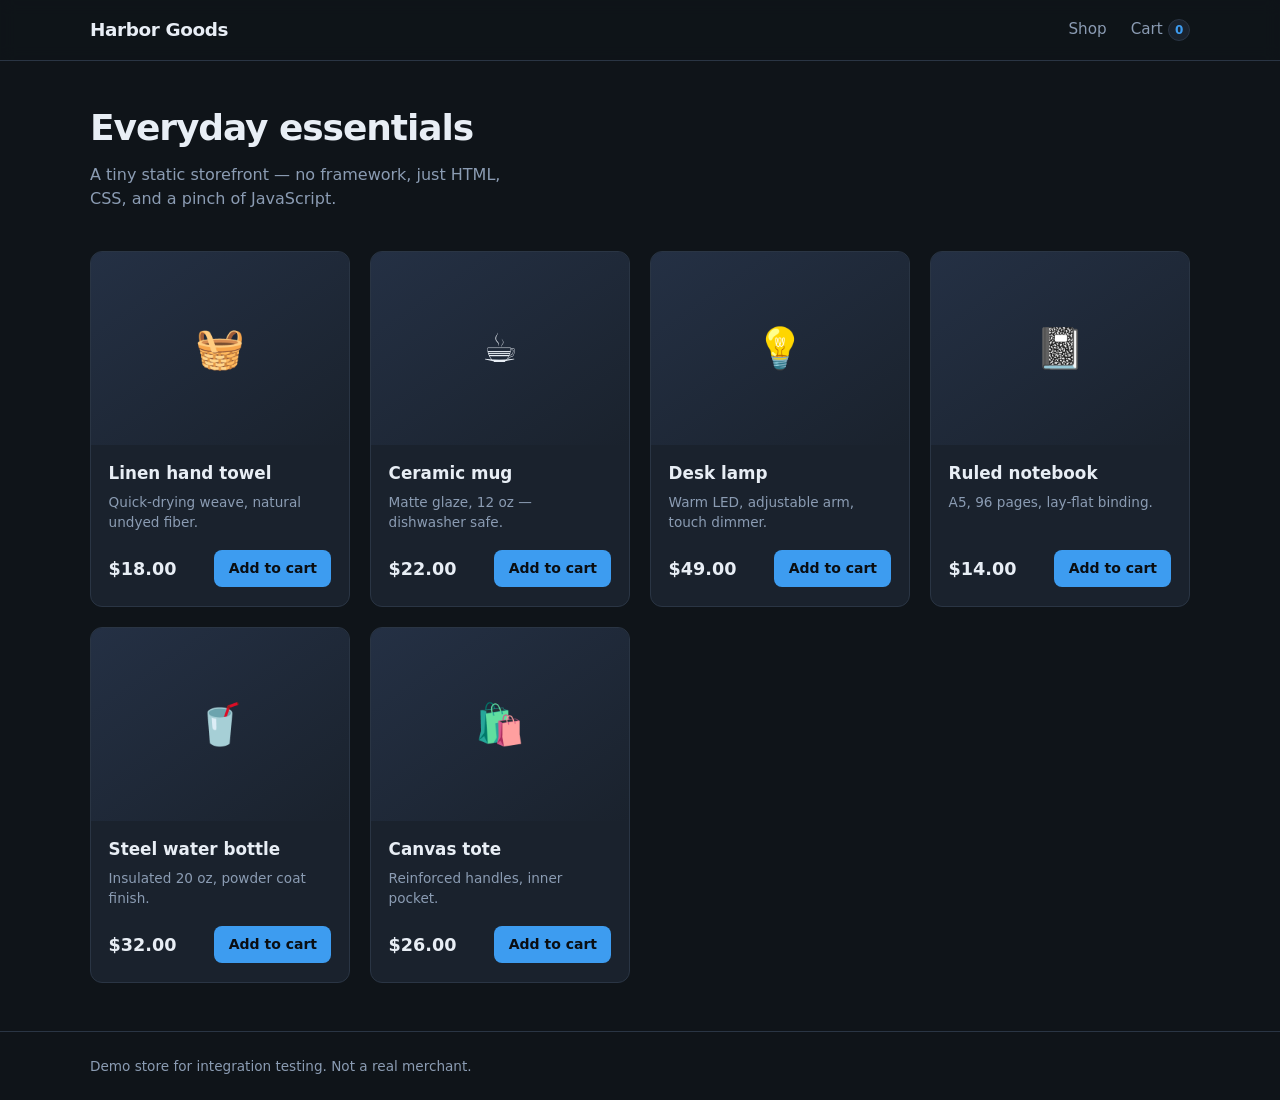
==== index.html @ 09ec9920 "Initial commit: simple HTML/CSS/JS demo storefront" ====
<!DOCTYPE html>
<html lang="en">
  <head>
    <meta charset="UTF-8" />
    <meta name="viewport" content="width=device-width, initial-scale=1.0" />
    <meta name="description" content="Minimal HTML demo store for testing" />
    <title>Harbor Goods — Demo Store</title>
    <link rel="stylesheet" href="styles.css" />
  </head>
  <body>
    <header class="site-header">
      <div class="wrap header-inner">
        <a class="logo" href="index.html">Harbor Goods</a>
        <nav class="nav">
          <a href="index.html">Shop</a>
          <a href="cart.html" class="cart-link" aria-label="Shopping cart">
            Cart <span class="cart-count" id="header-cart-count">0</span>
          </a>
        </nav>
      </div>
    </header>

    <main class="wrap">
      <section class="hero">
        <h1>Everyday essentials</h1>
        <p class="lede">A tiny static storefront — no framework, just HTML, CSS, and a pinch of JavaScript.</p>
      </section>

      <section class="products" id="product-grid" aria-label="Products"></section>
    </main>

    <footer class="site-footer">
      <div class="wrap footer-inner">
        <p>Demo store for integration testing. Not a real merchant.</p>
      </div>
    </footer>

    <script src="products.js"></script>
    <script src="app.js"></script>
  </body>
</html>
---- styles.css ----
:root {
  --bg: #0f1419;
  --surface: #1a222d;
  --text: #e8eef5;
  --muted: #8b9cb3;
  --accent: #3d9cf0;
  --accent-hover: #5cb0ff;
  --border: #2a3544;
  --success: #4ade80;
  --radius: 12px;
  --font: system-ui, -apple-system, "Segoe UI", Roboto, sans-serif;
}

*,
*::before,
*::after {
  box-sizing: border-box;
}

body {
  margin: 0;
  min-height: 100vh;
  font-family: var(--font);
  background: var(--bg);
  color: var(--text);
  line-height: 1.5;
}

.wrap {
  width: min(1100px, 92vw);
  margin-inline: auto;
}

.site-header {
  border-bottom: 1px solid var(--border);
  background: rgba(15, 20, 25, 0.85);
  backdrop-filter: blur(8px);
  position: sticky;
  top: 0;
  z-index: 10;
}

.header-inner {
  display: flex;
  align-items: center;
  justify-content: space-between;
  padding: 1rem 0;
}

.logo {
  font-weight: 700;
  font-size: 1.15rem;
  color: var(--text);
  text-decoration: none;
  letter-spacing: -0.02em;
}

.nav {
  display: flex;
  gap: 1.5rem;
  align-items: center;
}

.nav a {
  color: var(--muted);
  text-decoration: none;
  font-size: 0.95rem;
}

.nav a:hover {
  color: var(--text);
}

.cart-link {
  display: inline-flex;
  align-items: center;
  gap: 0.35rem;
}

.cart-count {
  background: var(--surface);
  border: 1px solid var(--border);
  color: var(--accent);
  font-size: 0.75rem;
  min-width: 1.35rem;
  height: 1.35rem;
  padding: 0 0.35rem;
  border-radius: 999px;
  display: inline-flex;
  align-items: center;
  justify-content: center;
  font-weight: 600;
}

.hero {
  padding: 2.5rem 0 1.5rem;
}

.hero h1 {
  margin: 0 0 0.5rem;
  font-size: clamp(1.75rem, 4vw, 2.25rem);
  letter-spacing: -0.03em;
}

.lede {
  margin: 0;
  color: var(--muted);
  max-width: 42ch;
}

.products {
  display: grid;
  grid-template-columns: repeat(auto-fill, minmax(240px, 1fr));
  gap: 1.25rem;
  padding: 1rem 0 3rem;
}

.card {
  background: var(--surface);
  border: 1px solid var(--border);
  border-radius: var(--radius);
  overflow: hidden;
  display: flex;
  flex-direction: column;
}

.card-image {
  aspect-ratio: 4 / 3;
  background: linear-gradient(145deg, #243044 0%, #1a222d 100%);
  display: flex;
  align-items: center;
  justify-content: center;
  font-size: 2.5rem;
}

.card-body {
  padding: 1rem 1.1rem 1.15rem;
  display: flex;
  flex-direction: column;
  gap: 0.35rem;
  flex: 1;
}

.card-title {
  margin: 0;
  font-size: 1.05rem;
}

.card-desc {
  margin: 0;
  font-size: 0.85rem;
  color: var(--muted);
  flex: 1;
}

.card-footer {
  display: flex;
  align-items: center;
  justify-content: space-between;
  margin-top: 0.75rem;
  gap: 0.75rem;
}

.price {
  font-weight: 700;
  font-size: 1.1rem;
}

.btn {
  appearance: none;
  border: none;
  cursor: pointer;
  font: inherit;
  font-weight: 600;
  font-size: 0.875rem;
  padding: 0.5rem 0.9rem;
  border-radius: 8px;
  background: var(--accent);
  color: #0a0e12;
}

.btn:hover {
  background: var(--accent-hover);
}

.btn:disabled {
  opacity: 0.6;
  cursor: not-allowed;
}

.site-footer {
  border-top: 1px solid var(--border);
  margin-top: auto;
  padding: 1.5rem 0;
  color: var(--muted);
  font-size: 0.85rem;
}

.footer-inner p {
  margin: 0;
}

/* Cart page */
.cart-page h1 {
  margin: 2rem 0 0.5rem;
}

.cart-empty {
  color: var(--muted);
  padding: 2rem 0;
}

.cart-list {
  list-style: none;
  margin: 0;
  padding: 0;
  display: flex;
  flex-direction: column;
  gap: 0.75rem;
}

.cart-row {
  display: flex;
  align-items: center;
  justify-content: space-between;
  gap: 1rem;
  padding: 1rem;
  background: var(--surface);
  border: 1px solid var(--border);
  border-radius: var(--radius);
}

.cart-row-info {
  display: flex;
  align-items: center;
  gap: 1rem;
}

.cart-row-thumb {
  width: 48px;
  height: 48px;
  border-radius: 8px;
  background: var(--bg);
  display: flex;
  align-items: center;
  justify-content: center;
  font-size: 1.5rem;
}

.cart-row-title {
  font-weight: 600;
}

.cart-row-meta {
  font-size: 0.85rem;
  color: var(--muted);
}

.qty-controls {
  display: flex;
  align-items: center;
  gap: 0.5rem;
}

.qty-controls button {
  width: 2rem;
  height: 2rem;
  border-radius: 6px;
  border: 1px solid var(--border);
  background: var(--bg);
  color: var(--text);
  cursor: pointer;
  font-size: 1rem;
  line-height: 1;
}

.qty-controls button:hover {
  border-color: var(--accent);
}

.cart-total {
  margin-top: 1.5rem;
  padding-top: 1rem;
  border-top: 1px solid var(--border);
  display: flex;
  justify-content: space-between;
  align-items: center;
  font-size: 1.15rem;
  font-weight: 700;
}

.link-muted {
  color: var(--muted);
  font-size: 0.9rem;
}
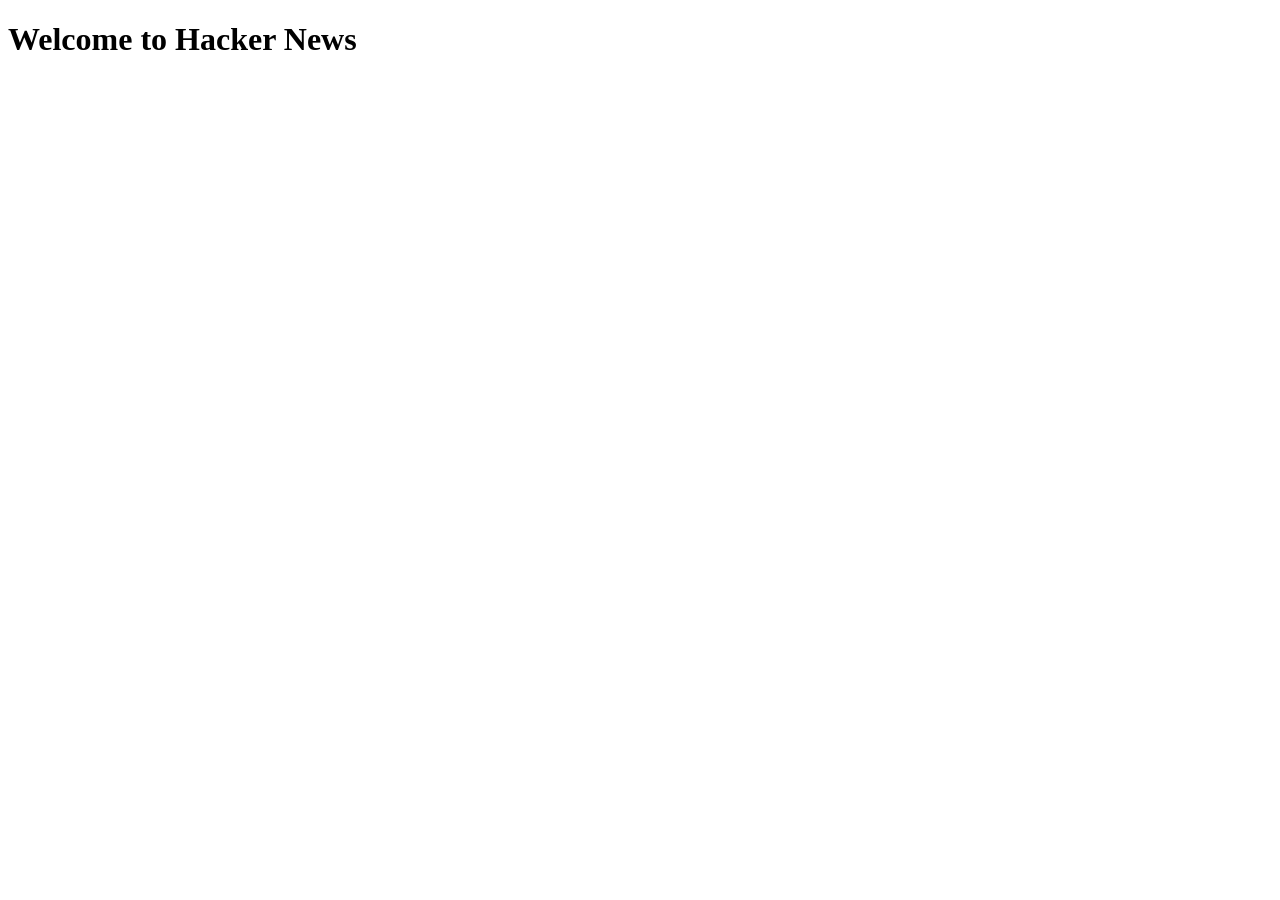
==== commit 00660095: "Update homepage title to include 'What is Hacker News?'" ====
--- a/index.html
+++ b/index.html
@@ -1,41 +1,12 @@
 <!DOCTYPE html>
 <html lang="en">
-  <head>
-    <meta charset="UTF-8" />
-    <meta name="viewport" content="width=device-width, initial-scale=1.0" />
-    <meta name="description" content="Minimal HTML demo store for testing" />
-    <title>Harbor Goods — Demo Store</title>
-    <link rel="stylesheet" href="styles.css" />
-  </head>
-  <body>
-    <header class="site-header">
-      <div class="wrap header-inner">
-        <a class="logo" href="index.html">Harbor Goods</a>
-        <nav class="nav">
-          <a href="index.html">Shop</a>
-          <a href="cart.html" class="cart-link" aria-label="Shopping cart">
-            Cart <span class="cart-count" id="header-cart-count">0</span>
-          </a>
-        </nav>
-      </div>
-    </header>
-
-    <main class="wrap">
-      <section class="hero">
-        <h1>Everyday essentials</h1>
-        <p class="lede">A tiny static storefront — no framework, just HTML, CSS, and a pinch of JavaScript.</p>
-      </section>
-
-      <section class="products" id="product-grid" aria-label="Products"></section>
-    </main>
-
-    <footer class="site-footer">
-      <div class="wrap footer-inner">
-        <p>Demo store for integration testing. Not a real merchant.</p>
-      </div>
-    </footer>
-
-    <script src="products.js"></script>
-    <script src="app.js"></script>
-  </body>
-</html>
+<head>
+    <meta charset="UTF-8">
+    <meta name="viewport" content="width=device-width, initial-scale=1.0">
+    <title>Hacker News - What is Hacker News?</title>
+</head>
+<body>
+    <h1>Welcome to Hacker News</h1>
+    <!-- Content goes here -->
+</body>
+</html>
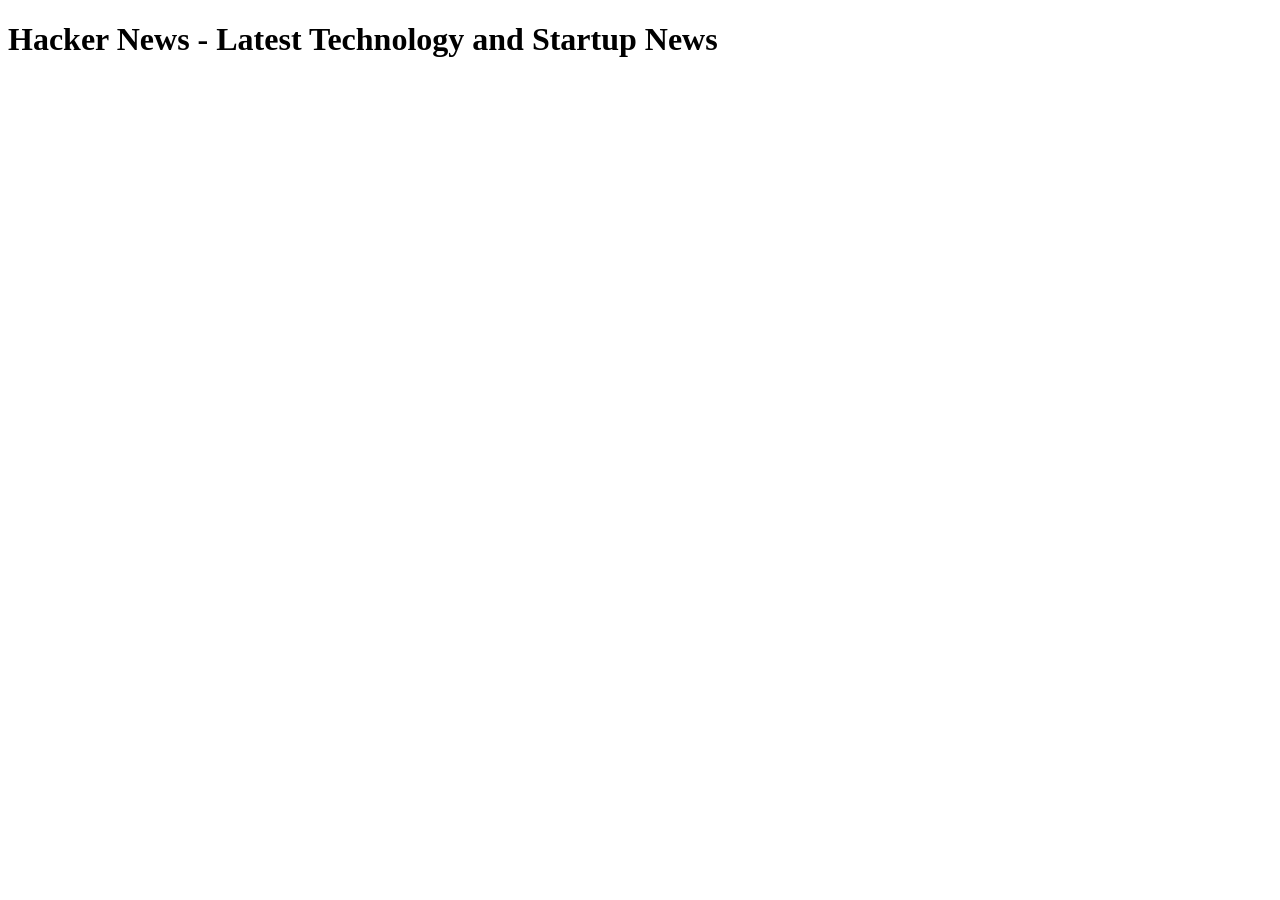
==== commit 8f7fef2a: "Add H1 to homepage for improved SEO and accessibility" ====
--- a/index.html
+++ b/index.html
@@ -3,10 +3,12 @@
 <head>
     <meta charset="UTF-8">
     <meta name="viewport" content="width=device-width, initial-scale=1.0">
-    <title>Hacker News - What is Hacker News?</title>
+    <title>Hacker News</title>
 </head>
 <body>
-    <h1>Welcome to Hacker News</h1>
-    <!-- Content goes here -->
+    <h1>Hacker News - Latest Technology and Startup News</h1>
+    <main>
+        <!-- Main content goes here -->
+    </main>
 </body>
 </html>
